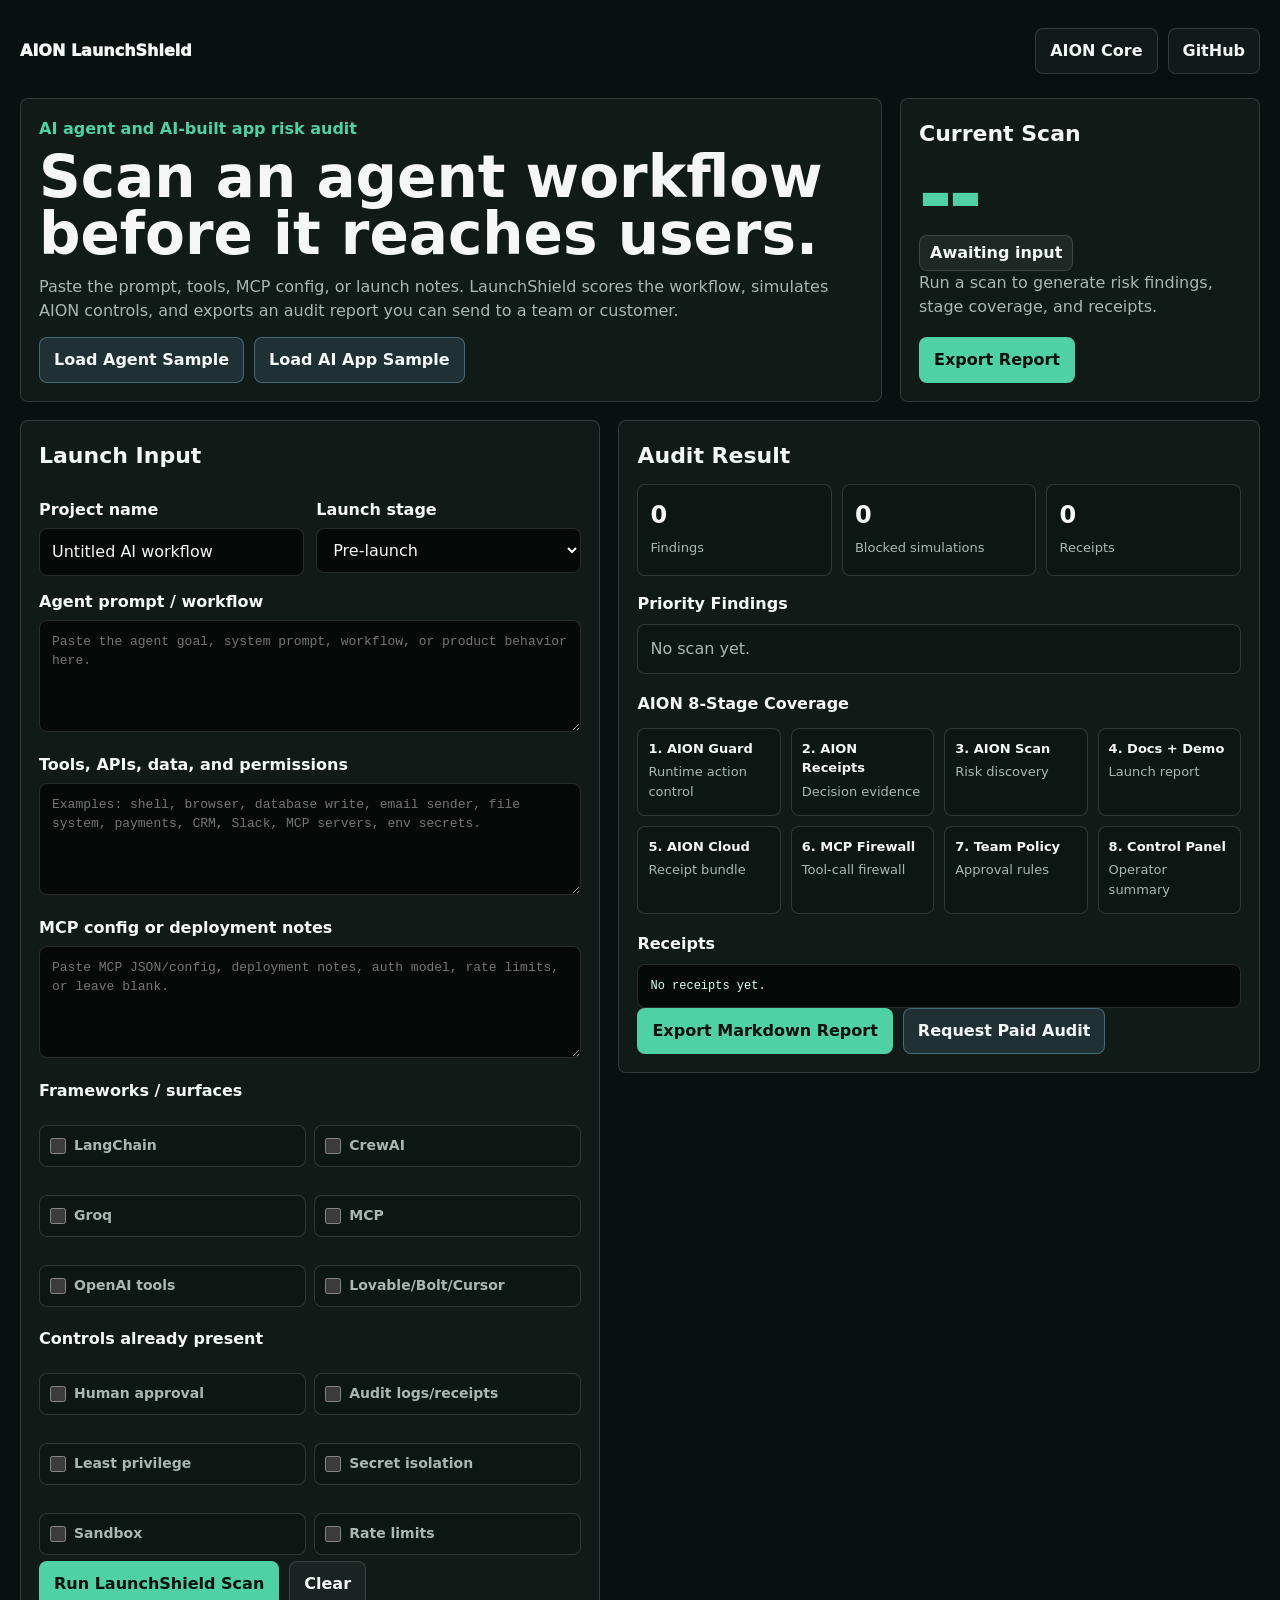
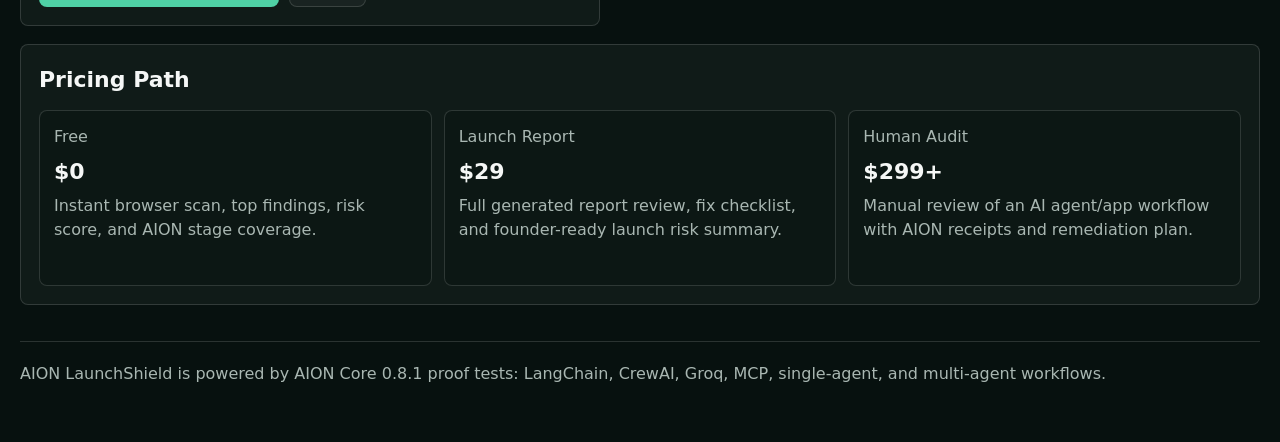
==== docs/launchshield.html @ 7d2f8386 "Add AION LaunchShield audit studio" ====
<!doctype html>
<html lang="en">
<head>
  <meta charset="utf-8">
  <meta name="viewport" content="width=device-width, initial-scale=1">
  <title>AION LaunchShield</title>
  <style>
    :root {
      color-scheme: dark;
      --bg: #07110f;
      --panel: #101b18;
      --panel-2: #0c1714;
      --line: rgba(255,255,255,.14);
      --text: #f5f7f6;
      --muted: #a9b7b2;
      --accent: #4fd1a5;
      --accent-2: #8bd3ff;
      --warn: #ffd166;
      --bad: #ff6b6b;
      --ok: #7ee787;
      --ink: #06100d;
    }
    * { box-sizing: border-box; }
    body {
      margin: 0;
      font-family: Inter, ui-sans-serif, system-ui, Segoe UI, Arial, sans-serif;
      background: var(--bg);
      color: var(--text);
      line-height: 1.5;
    }
    main { max-width: 1280px; margin: 0 auto; padding: 28px 20px 56px; }
    nav { display: flex; justify-content: space-between; gap: 16px; align-items: center; margin-bottom: 24px; }
    nav a, .button {
      color: var(--text);
      text-decoration: none;
      border: 1px solid var(--line);
      border-radius: 8px;
      padding: 10px 14px;
      background: rgba(255,255,255,.04);
      font-weight: 800;
      cursor: pointer;
    }
    button { font: inherit; }
    .button.primary, button.primary { background: var(--accent); color: var(--ink); border-color: transparent; }
    .button.secondary, button.secondary { background: rgba(139,211,255,.12); border-color: rgba(139,211,255,.35); }
    .brand { font-weight: 950; letter-spacing: 0; }
    .nav-actions, .actions { display: flex; gap: 10px; flex-wrap: wrap; align-items: center; }
    .hero {
      display: grid;
      grid-template-columns: minmax(0, 1fr) 360px;
      gap: 18px;
      align-items: stretch;
      margin-bottom: 18px;
    }
    h1 { font-size: clamp(34px, 5vw, 58px); line-height: .98; margin: 0 0 12px; }
    h2 { font-size: 22px; margin: 0 0 12px; }
    h3 { font-size: 16px; margin: 0 0 8px; }
    p { color: var(--muted); font-size: 16px; margin: 0 0 14px; }
    .pill { color: var(--accent); font-weight: 900; margin-bottom: 8px; }
    .panel {
      border: 1px solid var(--line);
      border-radius: 8px;
      background: var(--panel);
      padding: 18px;
    }
    .summary-panel {
      display: grid;
      grid-template-rows: auto 1fr auto;
      min-height: 100%;
    }
    .score {
      font-size: 72px;
      line-height: .9;
      font-weight: 950;
      color: var(--accent);
      margin: 14px 0 6px;
    }
    .grade {
      display: inline-flex;
      align-items: center;
      width: fit-content;
      min-height: 32px;
      padding: 5px 10px;
      border: 1px solid var(--line);
      border-radius: 8px;
      font-weight: 900;
      background: rgba(255,255,255,.06);
    }
    .grade.critical { color: var(--bad); border-color: rgba(255,107,107,.45); }
    .grade.caution { color: var(--warn); border-color: rgba(255,209,102,.45); }
    .grade.ready { color: var(--ok); border-color: rgba(126,231,135,.45); }
    .app {
      display: grid;
      grid-template-columns: minmax(360px, .95fr) minmax(0, 1.05fr);
      gap: 18px;
      align-items: start;
    }
    label { display: block; font-weight: 800; margin: 14px 0 6px; }
    input, select, textarea {
      width: 100%;
      border: 1px solid var(--line);
      border-radius: 8px;
      background: #050908;
      color: var(--text);
      padding: 11px 12px;
      font: inherit;
    }
    textarea {
      min-height: 112px;
      resize: vertical;
      font-family: ui-monospace, SFMono-Regular, Consolas, monospace;
      font-size: 13px;
    }
    .two { display: grid; grid-template-columns: repeat(2, 1fr); gap: 12px; }
    .checks { display: grid; grid-template-columns: repeat(2, minmax(0, 1fr)); gap: 8px; margin-top: 8px; }
    .check {
      display: flex;
      gap: 8px;
      align-items: center;
      min-height: 42px;
      border: 1px solid var(--line);
      border-radius: 8px;
      padding: 8px 10px;
      background: var(--panel-2);
      color: var(--muted);
      font-size: 14px;
      font-weight: 700;
    }
    .check input { width: 16px; height: 16px; margin: 0; }
    .result-grid { display: grid; grid-template-columns: repeat(3, 1fr); gap: 10px; margin: 12px 0 16px; }
    .metric {
      border: 1px solid var(--line);
      border-radius: 8px;
      background: var(--panel-2);
      padding: 12px;
      min-height: 92px;
    }
    .metric strong { display: block; font-size: 24px; margin-bottom: 2px; }
    .metric span { color: var(--muted); font-size: 13px; }
    .list { display: grid; gap: 10px; }
    .finding {
      border: 1px solid var(--line);
      border-radius: 8px;
      background: var(--panel-2);
      padding: 12px;
    }
    .finding strong { display: block; margin-bottom: 5px; }
    .sev {
      display: inline-block;
      min-width: 74px;
      text-align: center;
      border-radius: 8px;
      padding: 3px 8px;
      margin-right: 8px;
      font-size: 12px;
      font-weight: 900;
      color: var(--ink);
    }
    .sev.critical { background: var(--bad); }
    .sev.high { background: var(--warn); }
    .sev.medium { background: var(--accent-2); }
    .sev.low { background: var(--ok); }
    .stages {
      display: grid;
      grid-template-columns: repeat(4, 1fr);
      gap: 10px;
      margin-top: 12px;
    }
    .stage {
      border: 1px solid var(--line);
      border-radius: 8px;
      min-height: 88px;
      padding: 10px;
      background: var(--panel-2);
      color: var(--muted);
      font-size: 13px;
    }
    .stage.active { border-color: rgba(79,209,165,.45); color: var(--text); }
    .stage strong { display: block; color: var(--text); margin-bottom: 4px; }
    .receipts {
      max-height: 220px;
      overflow: auto;
      border: 1px solid var(--line);
      border-radius: 8px;
      background: #050908;
      padding: 12px;
      color: #d7fff0;
      font-family: ui-monospace, SFMono-Regular, Consolas, monospace;
      font-size: 12px;
      white-space: pre-wrap;
    }
    .pricing {
      display: grid;
      grid-template-columns: repeat(3, 1fr);
      gap: 12px;
      margin-top: 14px;
    }
    .price {
      border: 1px solid var(--line);
      border-radius: 8px;
      background: var(--panel-2);
      padding: 14px;
      min-height: 176px;
    }
    .price strong { display: block; font-size: 22px; margin: 6px 0; }
    .muted { color: var(--muted); }
    .hidden { display: none; }
    footer { margin-top: 36px; color: var(--muted); border-top: 1px solid var(--line); padding-top: 20px; }
    @media (max-width: 980px) {
      .hero, .app, .pricing { grid-template-columns: 1fr; }
      .stages { grid-template-columns: repeat(2, 1fr); }
    }
    @media (max-width: 640px) {
      main { padding: 20px 14px 40px; }
      nav { align-items: flex-start; flex-direction: column; }
      .two, .checks, .result-grid, .stages { grid-template-columns: 1fr; }
      .score { font-size: 58px; }
    }
  </style>
</head>
<body>
  <main>
    <nav>
      <div class="brand">AION LaunchShield</div>
      <div class="nav-actions">
        <a href="./index.html">AION Core</a>
        <a href="https://github.com/Sourabh1845/aion-core">GitHub</a>
      </div>
    </nav>

    <section class="hero">
      <div class="panel">
        <p class="pill">AI agent and AI-built app risk audit</p>
        <h1>Scan an agent workflow before it reaches users.</h1>
        <p>
          Paste the prompt, tools, MCP config, or launch notes. LaunchShield
          scores the workflow, simulates AION controls, and exports an audit
          report you can send to a team or customer.
        </p>
        <div class="actions">
          <button id="loadAgentSample" class="button secondary" type="button">Load Agent Sample</button>
          <button id="loadAppSample" class="button secondary" type="button">Load AI App Sample</button>
        </div>
      </div>
      <aside class="panel summary-panel">
        <div>
          <h2>Current Scan</h2>
          <div id="score" class="score">--</div>
          <div id="grade" class="grade">Awaiting input</div>
        </div>
        <p id="summary" class="muted">Run a scan to generate risk findings, stage coverage, and receipts.</p>
        <div class="actions">
          <button id="exportReportTop" class="button primary" type="button" disabled>Export Report</button>
        </div>
      </aside>
    </section>

    <section class="app">
      <form id="auditForm" class="panel">
        <h2>Launch Input</h2>
        <div class="two">
          <div>
            <label for="projectName">Project name</label>
            <input id="projectName" name="projectName" value="Untitled AI workflow" maxlength="80">
          </div>
          <div>
            <label for="launchStage">Launch stage</label>
            <select id="launchStage" name="launchStage">
              <option value="pre-launch">Pre-launch</option>
              <option value="pilot">Pilot / beta</option>
              <option value="production">Production</option>
              <option value="enterprise">Enterprise customer</option>
            </select>
          </div>
        </div>

        <label for="workflow">Agent prompt / workflow</label>
        <textarea id="workflow" name="workflow" placeholder="Paste the agent goal, system prompt, workflow, or product behavior here."></textarea>

        <label for="tools">Tools, APIs, data, and permissions</label>
        <textarea id="tools" name="tools" placeholder="Examples: shell, browser, database write, email sender, file system, payments, CRM, Slack, MCP servers, env secrets."></textarea>

        <label for="mcpConfig">MCP config or deployment notes</label>
        <textarea id="mcpConfig" name="mcpConfig" placeholder='Paste MCP JSON/config, deployment notes, auth model, rate limits, or leave blank.'></textarea>

        <label>Frameworks / surfaces</label>
        <div class="checks" id="surfaceChecks">
          <label class="check"><input type="checkbox" value="LangChain"> LangChain</label>
          <label class="check"><input type="checkbox" value="CrewAI"> CrewAI</label>
          <label class="check"><input type="checkbox" value="Groq"> Groq</label>
          <label class="check"><input type="checkbox" value="MCP"> MCP</label>
          <label class="check"><input type="checkbox" value="OpenAI"> OpenAI tools</label>
          <label class="check"><input type="checkbox" value="AI app builder"> Lovable/Bolt/Cursor</label>
        </div>

        <label>Controls already present</label>
        <div class="checks" id="controlChecks">
          <label class="check"><input type="checkbox" value="humanApproval"> Human approval</label>
          <label class="check"><input type="checkbox" value="receipts"> Audit logs/receipts</label>
          <label class="check"><input type="checkbox" value="leastPrivilege"> Least privilege</label>
          <label class="check"><input type="checkbox" value="secretIsolation"> Secret isolation</label>
          <label class="check"><input type="checkbox" value="sandbox"> Sandbox</label>
          <label class="check"><input type="checkbox" value="rateLimits"> Rate limits</label>
        </div>

        <div class="actions">
          <button class="button primary" type="submit">Run LaunchShield Scan</button>
          <button id="clearForm" class="button" type="button">Clear</button>
        </div>
      </form>

      <section class="panel" aria-live="polite">
        <h2>Audit Result</h2>
        <div class="result-grid">
          <div class="metric"><strong id="findingCount">0</strong><span>Findings</span></div>
          <div class="metric"><strong id="blockCount">0</strong><span>Blocked simulations</span></div>
          <div class="metric"><strong id="receiptCount">0</strong><span>Receipts</span></div>
        </div>

        <h3>Priority Findings</h3>
        <div id="findings" class="list">
          <div class="finding muted">No scan yet.</div>
        </div>

        <h3 style="margin-top:18px;">AION 8-Stage Coverage</h3>
        <div id="stages" class="stages"></div>

        <h3 style="margin-top:18px;">Receipts</h3>
        <div id="receipts" class="receipts">No receipts yet.</div>

        <div class="actions">
          <button id="exportReport" class="button primary" type="button" disabled>Export Markdown Report</button>
          <a id="auditRequest" class="button secondary" href="https://github.com/Sourabh1845/aion-core/issues/new?title=AION%20LaunchShield%20audit%20request" target="_blank" rel="noopener">Request Paid Audit</a>
        </div>
      </section>
    </section>

    <section class="panel" style="margin-top:18px;">
      <h2>Pricing Path</h2>
      <div class="pricing">
        <div class="price">
          <span class="muted">Free</span>
          <strong>$0</strong>
          <p>Instant browser scan, top findings, risk score, and AION stage coverage.</p>
        </div>
        <div class="price">
          <span class="muted">Launch Report</span>
          <strong>$29</strong>
          <p>Full generated report review, fix checklist, and founder-ready launch risk summary.</p>
        </div>
        <div class="price">
          <span class="muted">Human Audit</span>
          <strong>$299+</strong>
          <p>Manual review of an AI agent/app workflow with AION receipts and remediation plan.</p>
        </div>
      </div>
    </section>

    <footer>
      AION LaunchShield is powered by AION Core 0.8.1 proof tests: LangChain, CrewAI, Groq, MCP, single-agent, and multi-agent workflows.
    </footer>
  </main>

  <script src="./launchshield.js"></script>
</body>
</html>
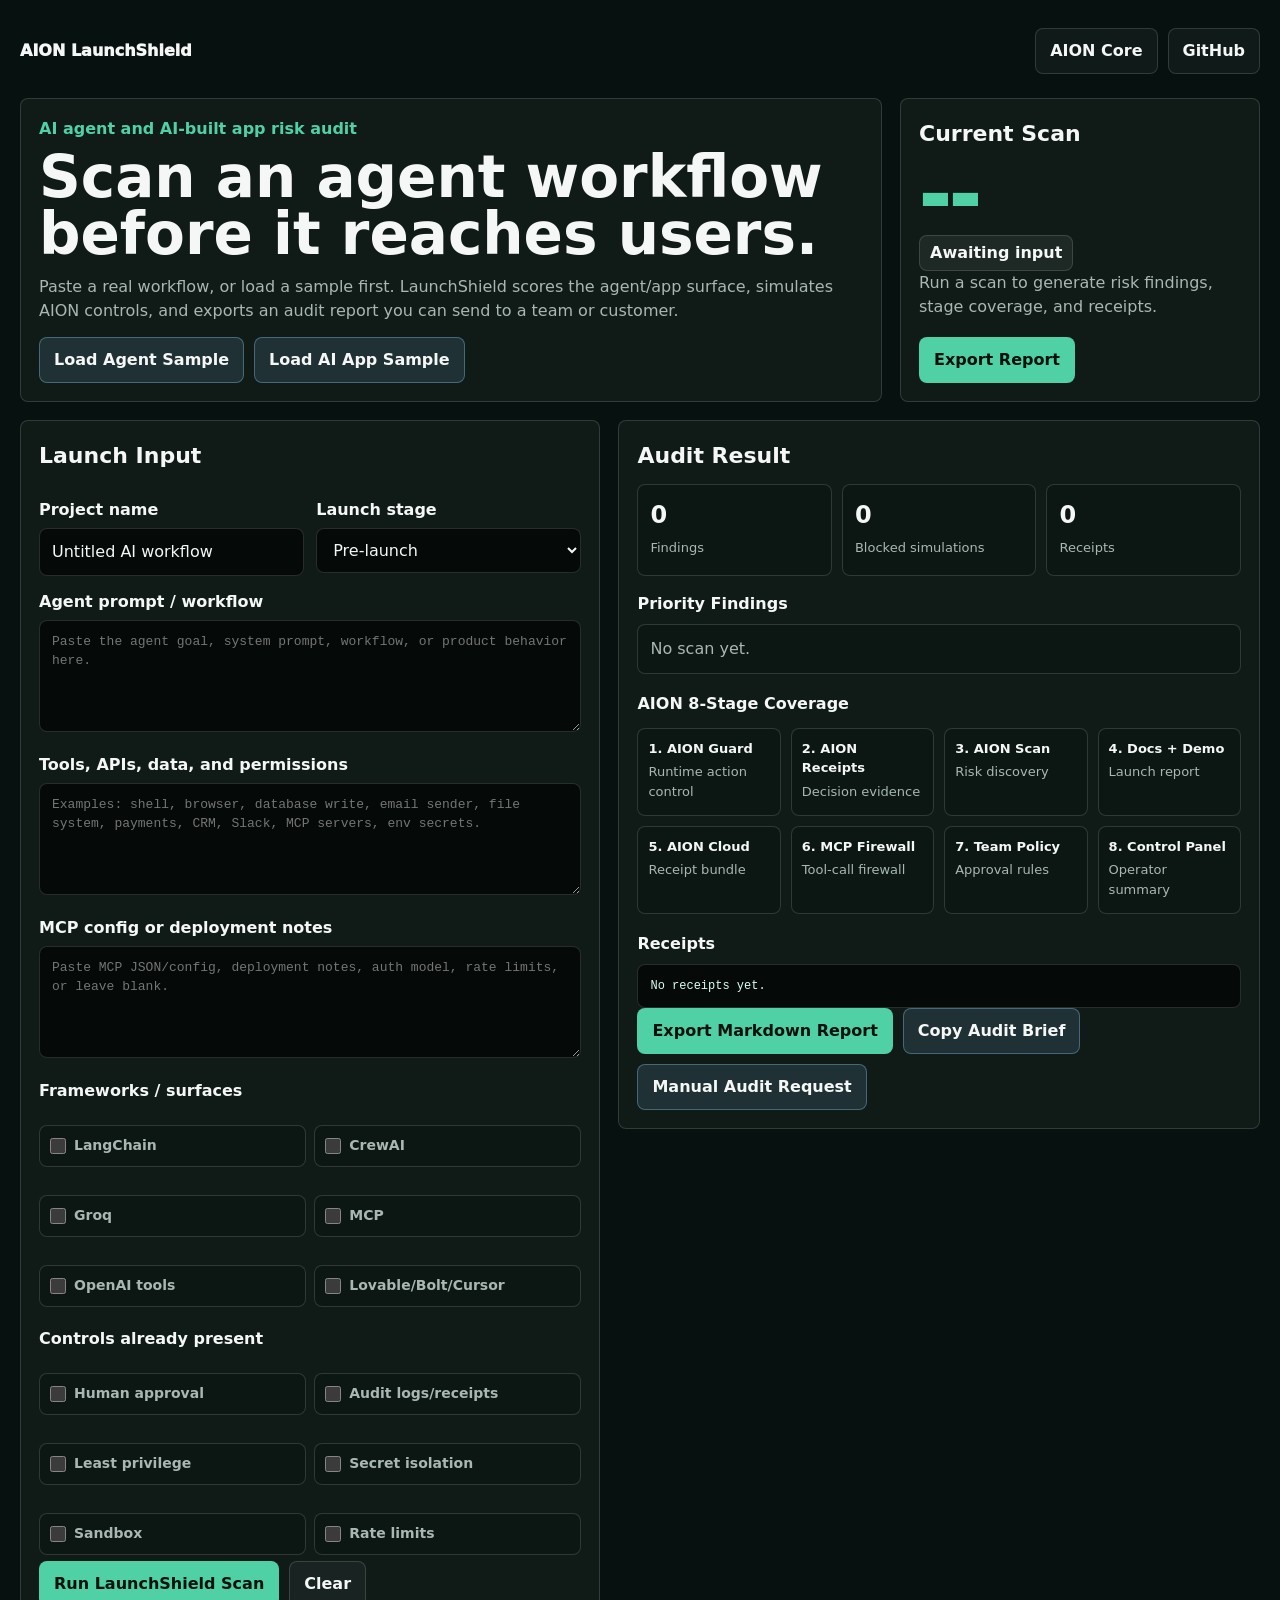
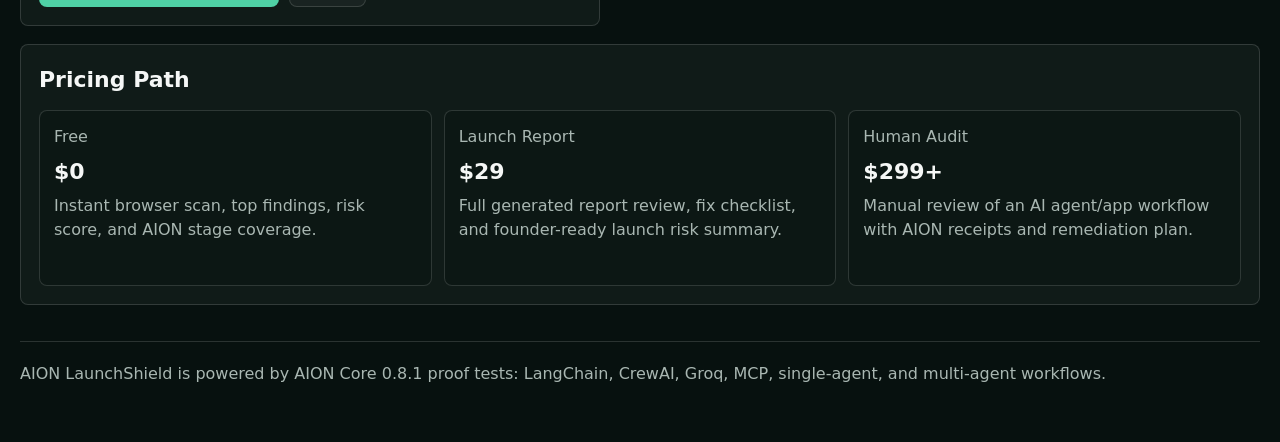
==== commit 7b1e8e64: "Clarify LaunchShield empty scan and audit CTA" ====
--- a/docs/launchshield.html
+++ b/docs/launchshield.html
@@ -89,6 +89,7 @@
     .grade.critical { color: var(--bad); border-color: rgba(255,107,107,.45); }
     .grade.caution { color: var(--warn); border-color: rgba(255,209,102,.45); }
     .grade.ready { color: var(--ok); border-color: rgba(126,231,135,.45); }
+    .grade.input { color: var(--accent-2); border-color: rgba(139,211,255,.45); }
     .app {
       display: grid;
       grid-template-columns: minmax(360px, .95fr) minmax(0, 1.05fr);
@@ -233,8 +234,8 @@
         <p class="pill">AI agent and AI-built app risk audit</p>
         <h1>Scan an agent workflow before it reaches users.</h1>
         <p>
-          Paste the prompt, tools, MCP config, or launch notes. LaunchShield
-          scores the workflow, simulates AION controls, and exports an audit
+          Paste a real workflow, or load a sample first. LaunchShield scores
+          the agent/app surface, simulates AION controls, and exports an audit
           report you can send to a team or customer.
         </p>
         <div class="actions">
@@ -330,7 +331,8 @@
 
         <div class="actions">
           <button id="exportReport" class="button primary" type="button" disabled>Export Markdown Report</button>
-          <a id="auditRequest" class="button secondary" href="https://github.com/Sourabh1845/aion-core/issues/new?title=AION%20LaunchShield%20audit%20request" target="_blank" rel="noopener">Request Paid Audit</a>
+          <button id="copyBrief" class="button secondary" type="button" disabled>Copy Audit Brief</button>
+          <a id="auditRequest" class="button secondary" href="https://github.com/Sourabh1845/aion-core/issues/new?title=AION%20LaunchShield%20manual%20audit%20request" target="_blank" rel="noopener">Manual Audit Request</a>
         </div>
       </section>
     </section>
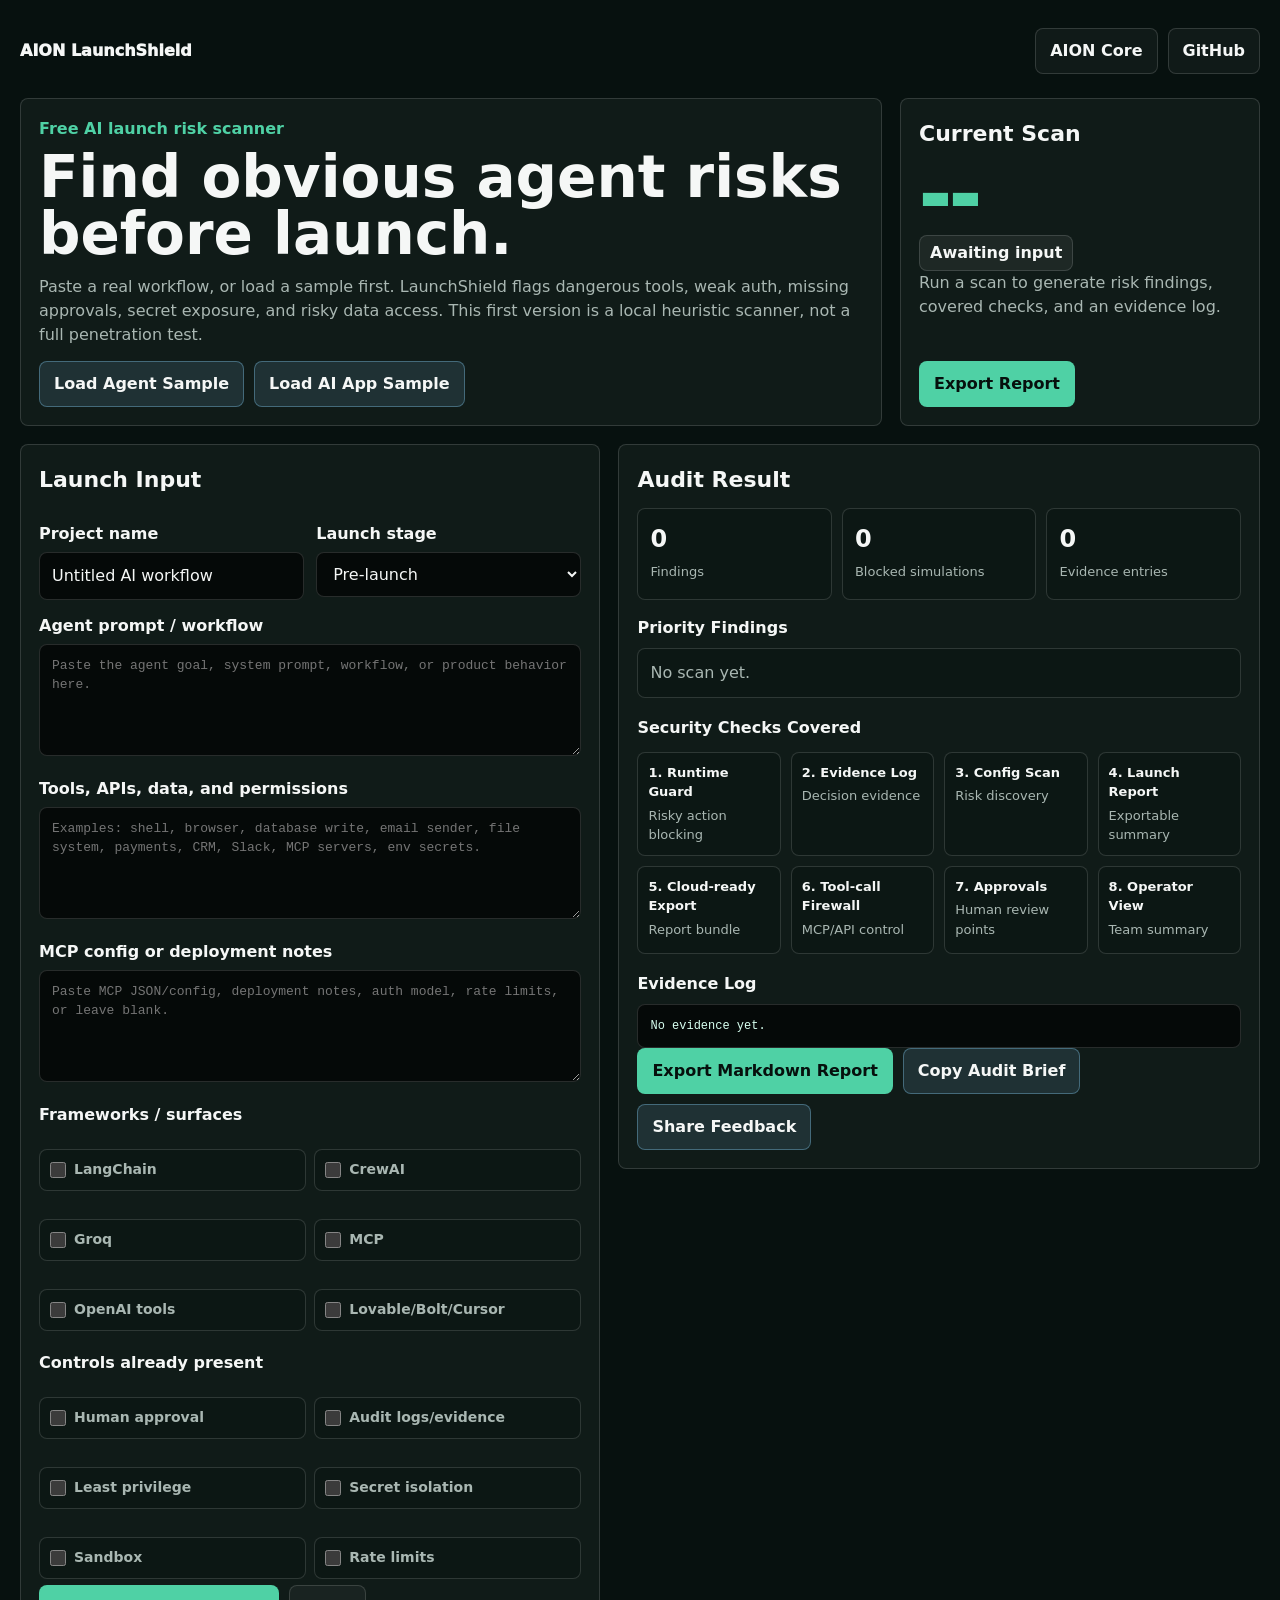
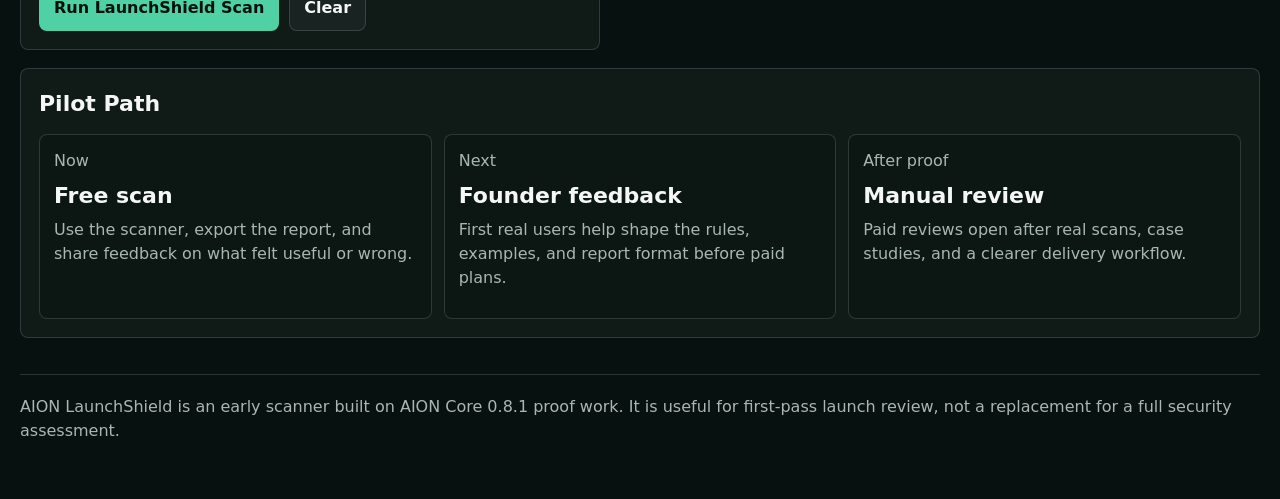
==== commit 1d948f2a: "Clarify LaunchShield pilot scanner" ====
--- a/docs/launchshield.html
+++ b/docs/launchshield.html
@@ -231,12 +231,13 @@
 
     <section class="hero">
       <div class="panel">
-        <p class="pill">AI agent and AI-built app risk audit</p>
-        <h1>Scan an agent workflow before it reaches users.</h1>
+        <p class="pill">Free AI launch risk scanner</p>
+        <h1>Find obvious agent risks before launch.</h1>
         <p>
-          Paste a real workflow, or load a sample first. LaunchShield scores
-          the agent/app surface, simulates AION controls, and exports an audit
-          report you can send to a team or customer.
+          Paste a real workflow, or load a sample first. LaunchShield flags
+          dangerous tools, weak auth, missing approvals, secret exposure, and
+          risky data access. This first version is a local heuristic scanner,
+          not a full penetration test.
         </p>
         <div class="actions">
           <button id="loadAgentSample" class="button secondary" type="button">Load Agent Sample</button>
@@ -249,7 +250,7 @@
           <div id="score" class="score">--</div>
           <div id="grade" class="grade">Awaiting input</div>
         </div>
-        <p id="summary" class="muted">Run a scan to generate risk findings, stage coverage, and receipts.</p>
+        <p id="summary" class="muted">Run a scan to generate risk findings, covered checks, and an evidence log.</p>
         <div class="actions">
           <button id="exportReportTop" class="button primary" type="button" disabled>Export Report</button>
         </div>
@@ -297,7 +298,7 @@
         <label>Controls already present</label>
         <div class="checks" id="controlChecks">
           <label class="check"><input type="checkbox" value="humanApproval"> Human approval</label>
-          <label class="check"><input type="checkbox" value="receipts"> Audit logs/receipts</label>
+          <label class="check"><input type="checkbox" value="receipts"> Audit logs/evidence</label>
           <label class="check"><input type="checkbox" value="leastPrivilege"> Least privilege</label>
           <label class="check"><input type="checkbox" value="secretIsolation"> Secret isolation</label>
           <label class="check"><input type="checkbox" value="sandbox"> Sandbox</label>
@@ -315,7 +316,7 @@
         <div class="result-grid">
           <div class="metric"><strong id="findingCount">0</strong><span>Findings</span></div>
           <div class="metric"><strong id="blockCount">0</strong><span>Blocked simulations</span></div>
-          <div class="metric"><strong id="receiptCount">0</strong><span>Receipts</span></div>
+          <div class="metric"><strong id="receiptCount">0</strong><span>Evidence entries</span></div>
         </div>
 
         <h3>Priority Findings</h3>
@@ -323,43 +324,43 @@
           <div class="finding muted">No scan yet.</div>
         </div>
 
-        <h3 style="margin-top:18px;">AION 8-Stage Coverage</h3>
+        <h3 style="margin-top:18px;">Security Checks Covered</h3>
         <div id="stages" class="stages"></div>
 
-        <h3 style="margin-top:18px;">Receipts</h3>
-        <div id="receipts" class="receipts">No receipts yet.</div>
+        <h3 style="margin-top:18px;">Evidence Log</h3>
+        <div id="receipts" class="receipts">No evidence yet.</div>
 
         <div class="actions">
           <button id="exportReport" class="button primary" type="button" disabled>Export Markdown Report</button>
           <button id="copyBrief" class="button secondary" type="button" disabled>Copy Audit Brief</button>
-          <a id="auditRequest" class="button secondary" href="https://github.com/Sourabh1845/aion-core/issues/new?title=AION%20LaunchShield%20manual%20audit%20request" target="_blank" rel="noopener">Manual Audit Request</a>
+          <a id="auditRequest" class="button secondary" href="https://github.com/Sourabh1845/aion-core/issues/new?title=AION%20LaunchShield%20feedback" target="_blank" rel="noopener">Share Feedback</a>
         </div>
       </section>
     </section>
 
     <section class="panel" style="margin-top:18px;">
-      <h2>Pricing Path</h2>
+      <h2>Pilot Path</h2>
       <div class="pricing">
         <div class="price">
-          <span class="muted">Free</span>
-          <strong>$0</strong>
-          <p>Instant browser scan, top findings, risk score, and AION stage coverage.</p>
+          <span class="muted">Now</span>
+          <strong>Free scan</strong>
+          <p>Use the scanner, export the report, and share feedback on what felt useful or wrong.</p>
         </div>
         <div class="price">
-          <span class="muted">Launch Report</span>
-          <strong>$29</strong>
-          <p>Full generated report review, fix checklist, and founder-ready launch risk summary.</p>
+          <span class="muted">Next</span>
+          <strong>Founder feedback</strong>
+          <p>First real users help shape the rules, examples, and report format before paid plans.</p>
         </div>
         <div class="price">
-          <span class="muted">Human Audit</span>
-          <strong>$299+</strong>
-          <p>Manual review of an AI agent/app workflow with AION receipts and remediation plan.</p>
+          <span class="muted">After proof</span>
+          <strong>Manual review</strong>
+          <p>Paid reviews open after real scans, case studies, and a clearer delivery workflow.</p>
         </div>
       </div>
     </section>
 
     <footer>
-      AION LaunchShield is powered by AION Core 0.8.1 proof tests: LangChain, CrewAI, Groq, MCP, single-agent, and multi-agent workflows.
+      AION LaunchShield is an early scanner built on AION Core 0.8.1 proof work. It is useful for first-pass launch review, not a replacement for a full security assessment.
     </footer>
   </main>
 
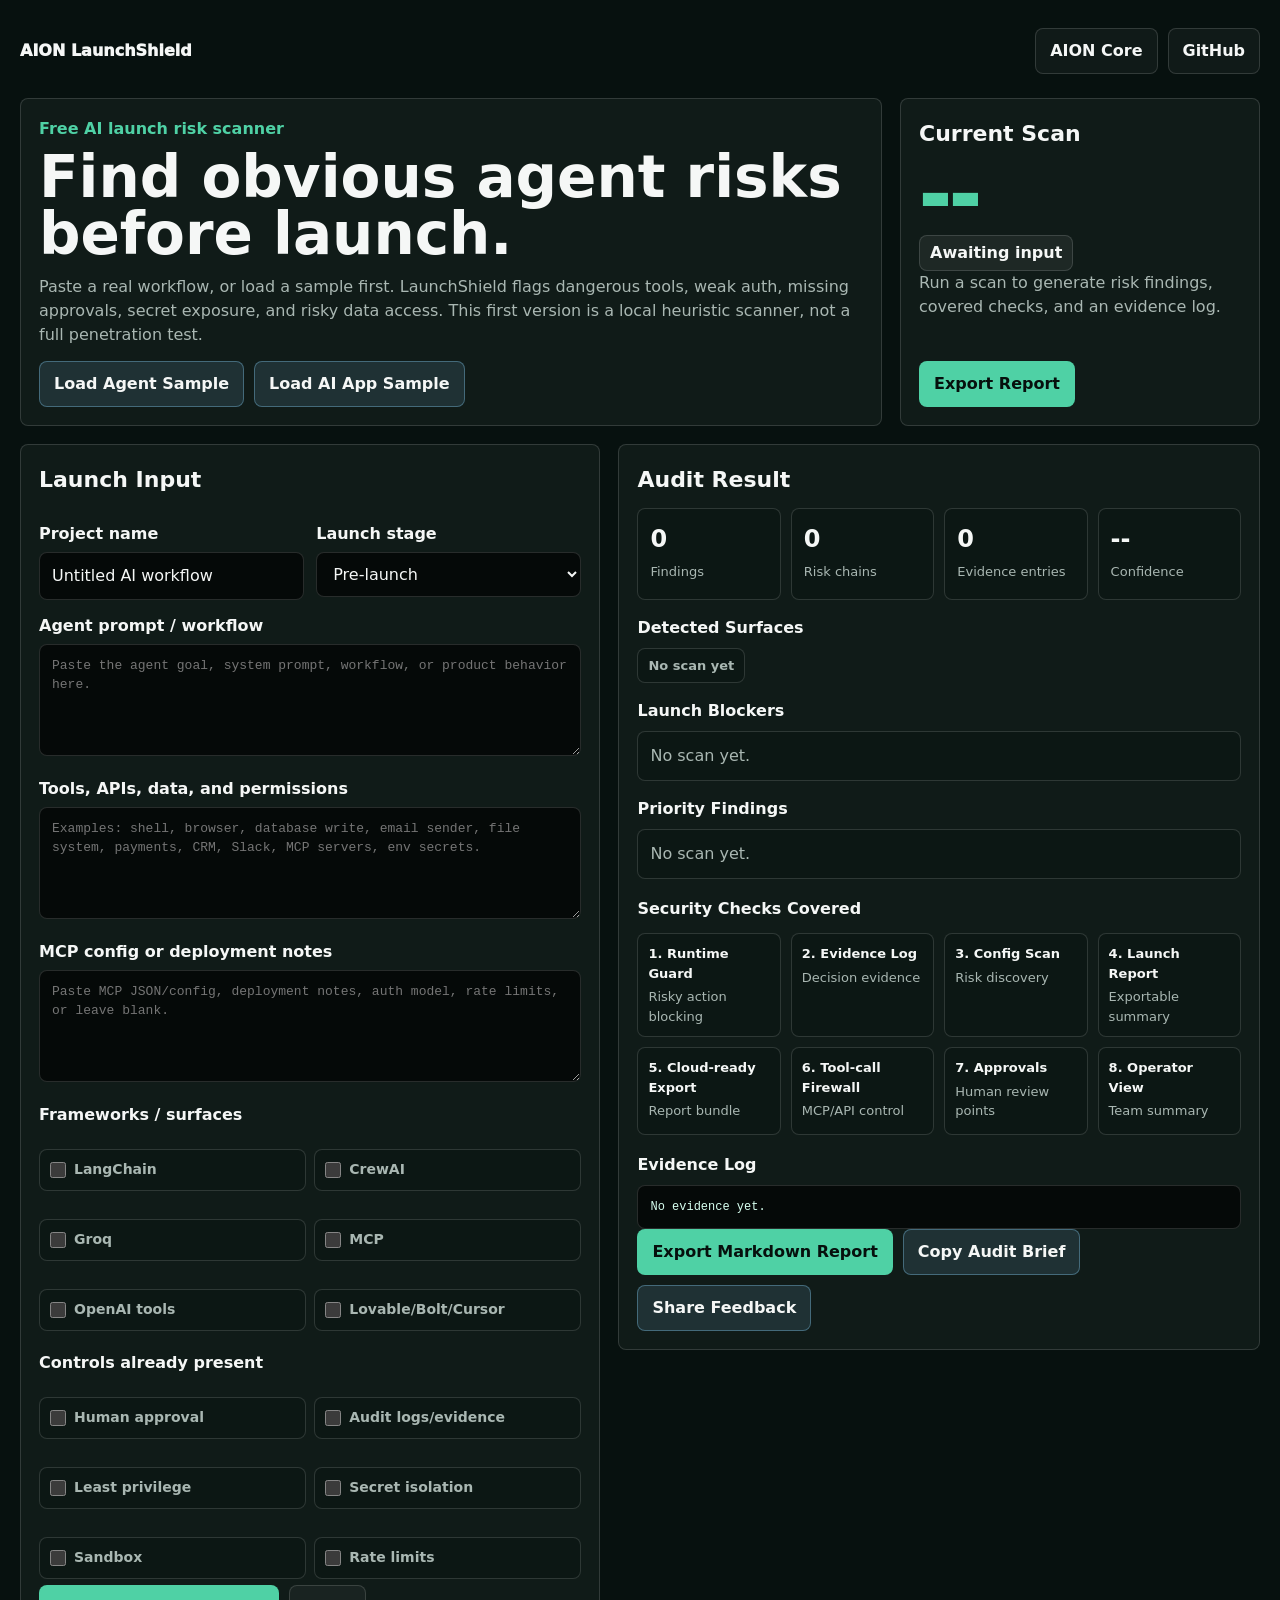
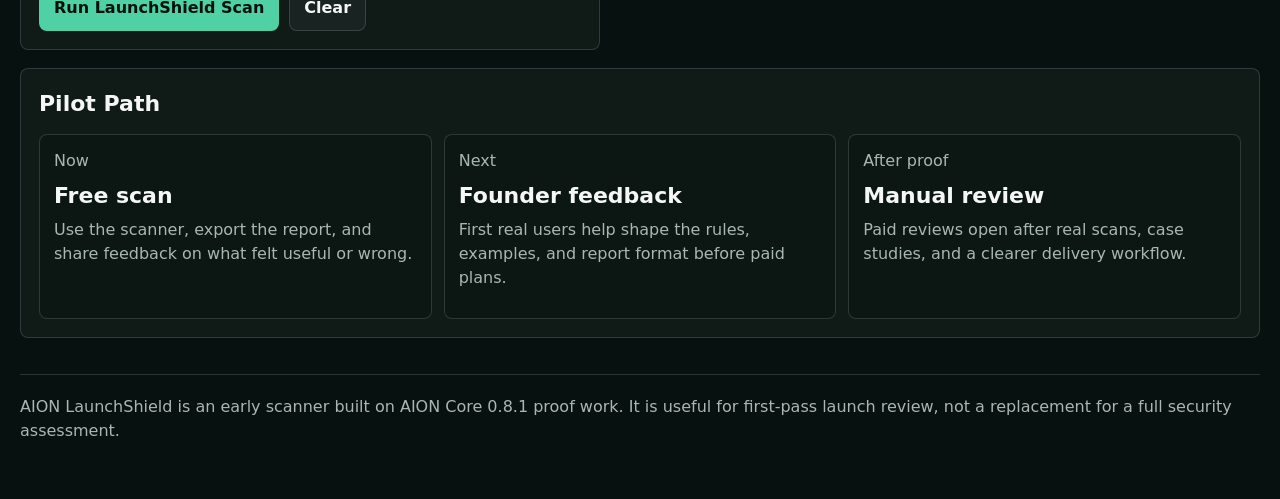
==== commit b3e5e41c: "Strengthen LaunchShield scanner checks" ====
--- a/docs/launchshield.html
+++ b/docs/launchshield.html
@@ -128,7 +128,7 @@
       font-weight: 700;
     }
     .check input { width: 16px; height: 16px; margin: 0; }
-    .result-grid { display: grid; grid-template-columns: repeat(3, 1fr); gap: 10px; margin: 12px 0 16px; }
+    .result-grid { display: grid; grid-template-columns: repeat(4, 1fr); gap: 10px; margin: 12px 0 16px; }
     .metric {
       border: 1px solid var(--line);
       border-radius: 8px;
@@ -139,12 +139,24 @@
     .metric strong { display: block; font-size: 24px; margin-bottom: 2px; }
     .metric span { color: var(--muted); font-size: 13px; }
     .list { display: grid; gap: 10px; }
+    .chips { display: flex; flex-wrap: wrap; gap: 8px; margin-bottom: 16px; }
+    .chip {
+      border: 1px solid var(--line);
+      border-radius: 8px;
+      background: var(--panel-2);
+      color: var(--muted);
+      padding: 7px 10px;
+      font-size: 13px;
+      font-weight: 800;
+    }
+    .chip.hot { color: var(--text); border-color: rgba(255,209,102,.45); }
     .finding {
       border: 1px solid var(--line);
       border-radius: 8px;
       background: var(--panel-2);
       padding: 12px;
     }
+    .finding.blocker { border-color: rgba(255,107,107,.55); }
     .finding strong { display: block; margin-bottom: 5px; }
     .sev {
       display: inline-block;
@@ -315,8 +327,19 @@
         <h2>Audit Result</h2>
         <div class="result-grid">
           <div class="metric"><strong id="findingCount">0</strong><span>Findings</span></div>
-          <div class="metric"><strong id="blockCount">0</strong><span>Blocked simulations</span></div>
+          <div class="metric"><strong id="comboCount">0</strong><span>Risk chains</span></div>
           <div class="metric"><strong id="receiptCount">0</strong><span>Evidence entries</span></div>
+          <div class="metric"><strong id="confidence">--</strong><span>Confidence</span></div>
+        </div>
+
+        <h3>Detected Surfaces</h3>
+        <div id="detectedSurfaces" class="chips">
+          <span class="chip">No scan yet</span>
+        </div>
+
+        <h3>Launch Blockers</h3>
+        <div id="launchBlockers" class="list" style="margin-bottom:16px;">
+          <div class="finding muted">No scan yet.</div>
         </div>
 
         <h3>Priority Findings</h3>
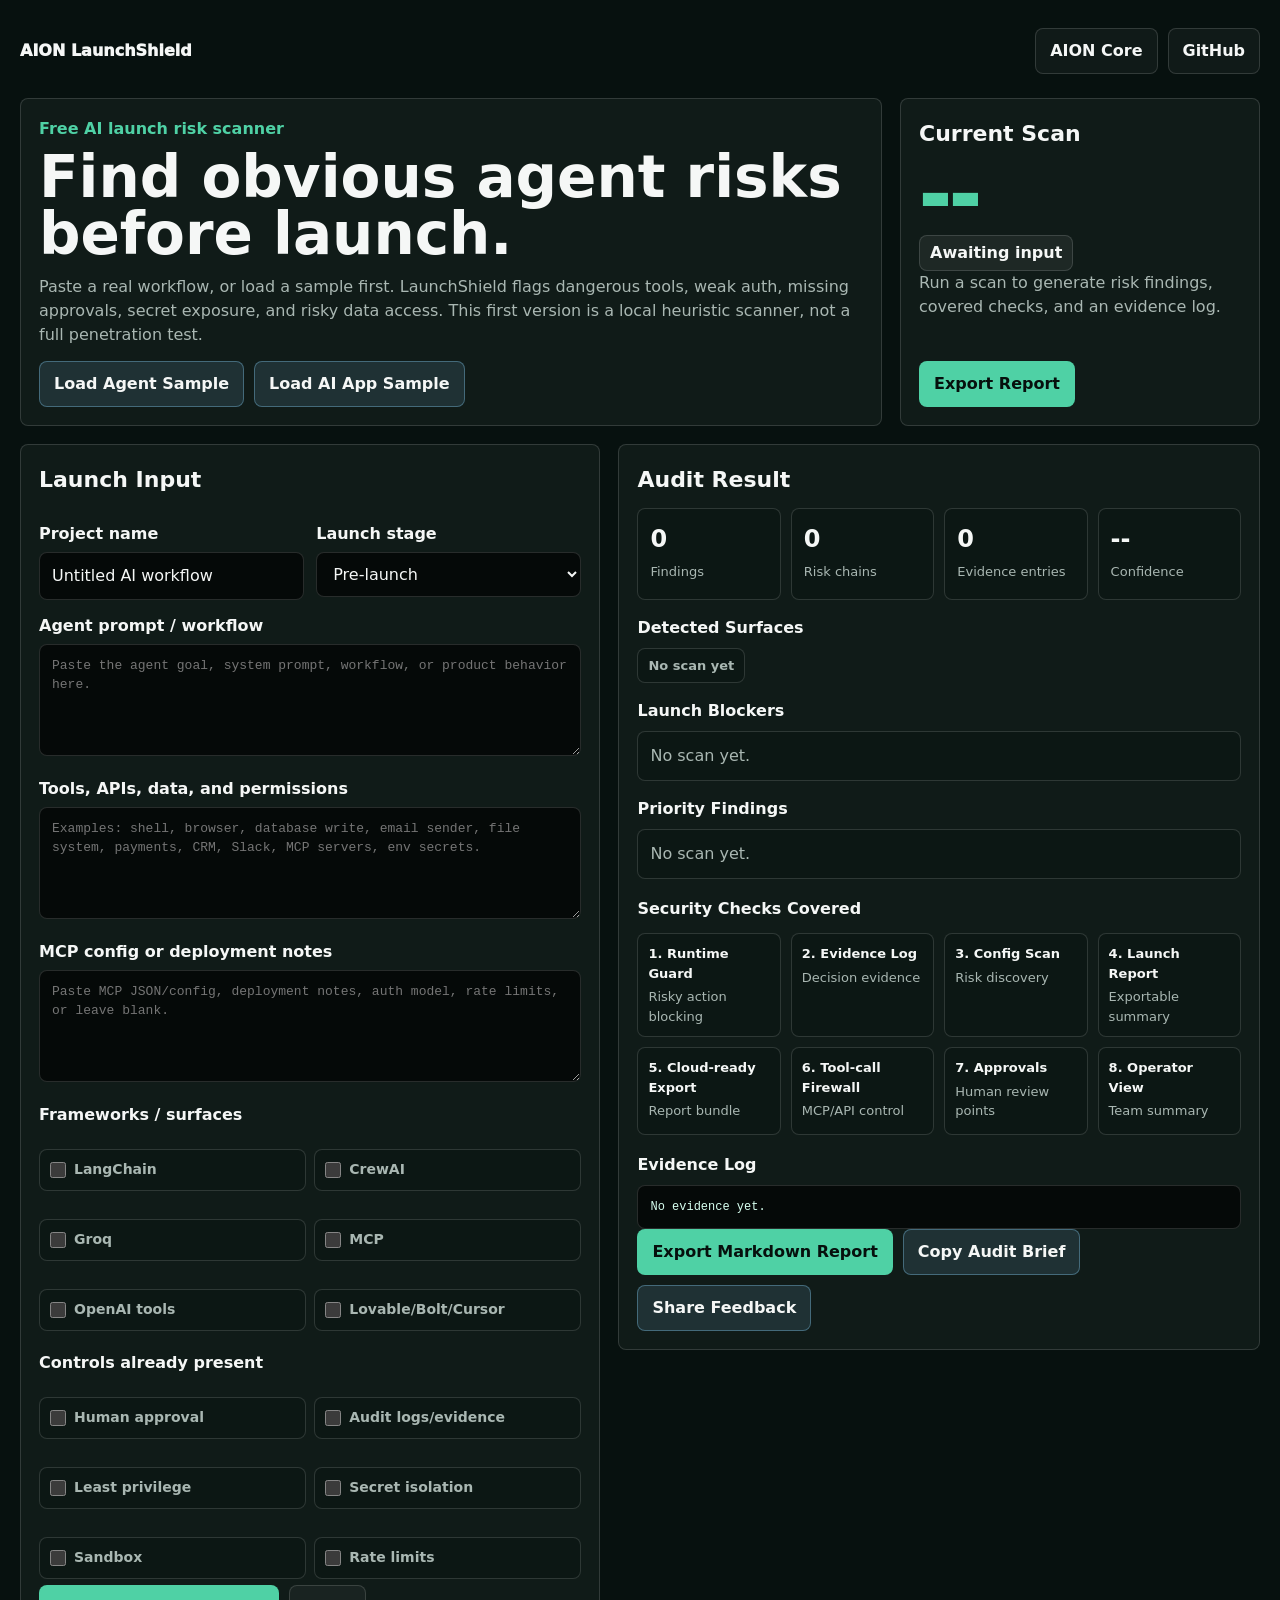
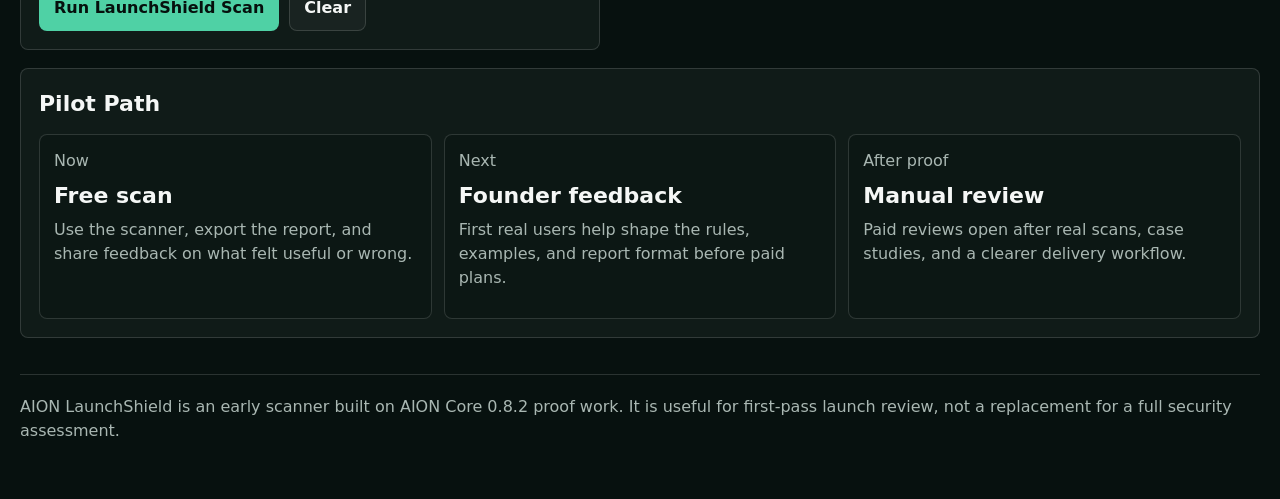
==== commit 8a665cee: "Add LaunchShield CLI scanner" ====
--- a/docs/launchshield.html
+++ b/docs/launchshield.html
@@ -383,7 +383,7 @@
     </section>
 
     <footer>
-      AION LaunchShield is an early scanner built on AION Core 0.8.1 proof work. It is useful for first-pass launch review, not a replacement for a full security assessment.
+      AION LaunchShield is an early scanner built on AION Core 0.8.2 proof work. It is useful for first-pass launch review, not a replacement for a full security assessment.
     </footer>
   </main>
 
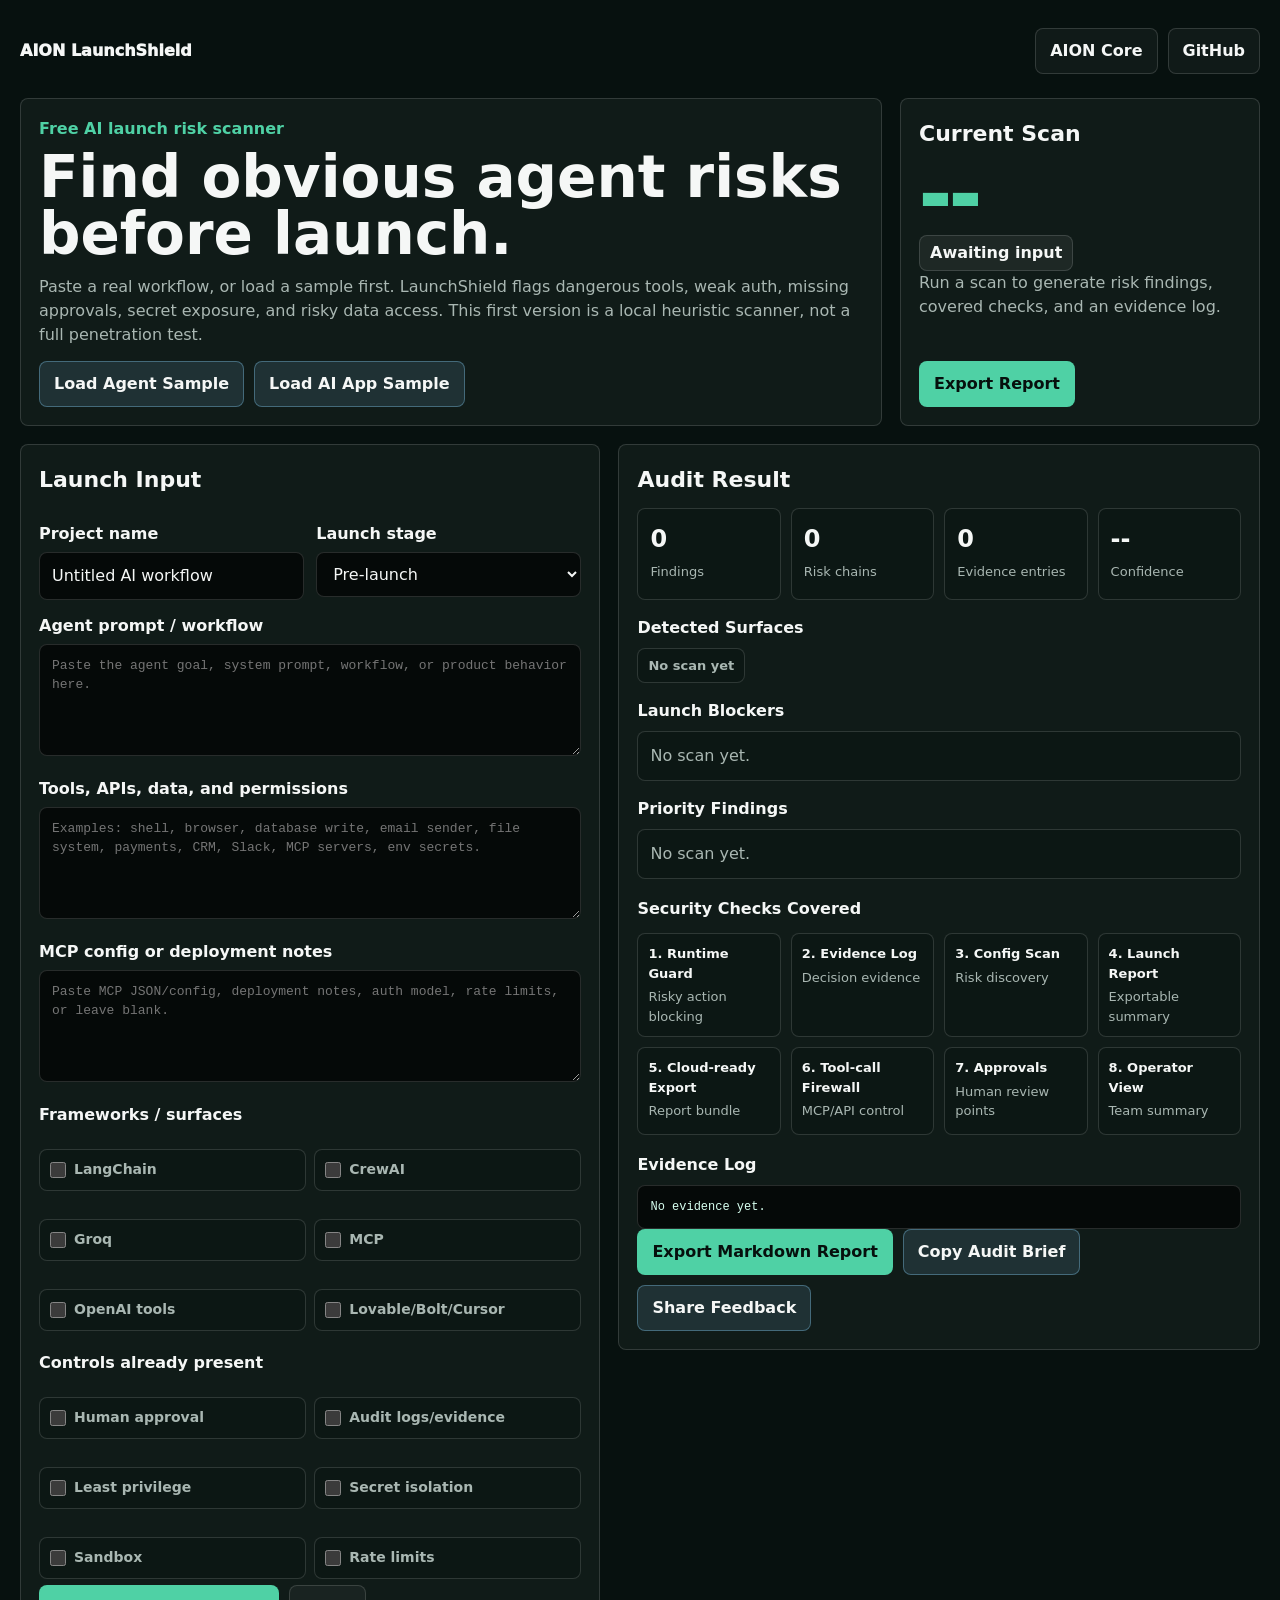
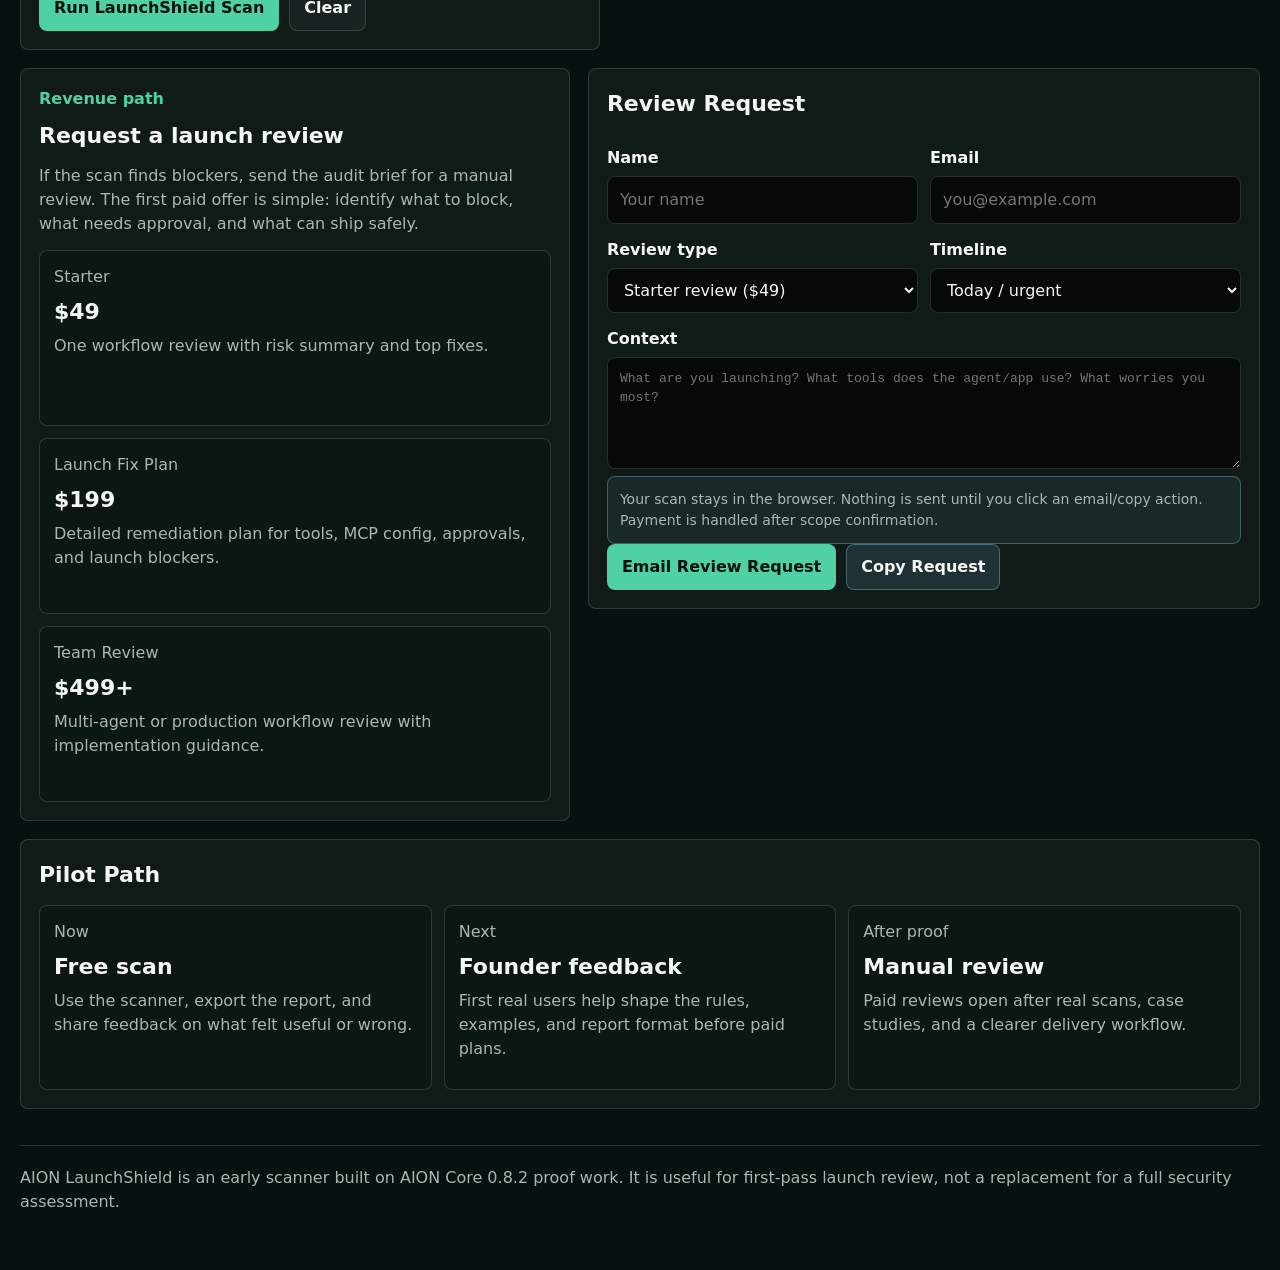
==== commit 26b81312: "Add LaunchShield revenue request flow" ====
--- a/docs/launchshield.html
+++ b/docs/launchshield.html
@@ -216,11 +216,26 @@
       min-height: 176px;
     }
     .price strong { display: block; font-size: 22px; margin: 6px 0; }
+    .lead-box {
+      display: grid;
+      grid-template-columns: minmax(0, .9fr) minmax(320px, 1.1fr);
+      gap: 18px;
+      align-items: start;
+      margin-top: 18px;
+    }
+    .notice {
+      border: 1px solid rgba(139,211,255,.3);
+      border-radius: 8px;
+      background: rgba(139,211,255,.08);
+      padding: 12px;
+      color: var(--muted);
+      font-size: 14px;
+    }
     .muted { color: var(--muted); }
     .hidden { display: none; }
     footer { margin-top: 36px; color: var(--muted); border-top: 1px solid var(--line); padding-top: 20px; }
     @media (max-width: 980px) {
-      .hero, .app, .pricing { grid-template-columns: 1fr; }
+      .hero, .app, .pricing, .lead-box { grid-template-columns: 1fr; }
       .stages { grid-template-columns: repeat(2, 1fr); }
     }
     @media (max-width: 640px) {
@@ -361,6 +376,78 @@
       </section>
     </section>
 
+    <section class="lead-box">
+      <div class="panel">
+        <p class="pill">Revenue path</p>
+        <h2>Request a launch review</h2>
+        <p>
+          If the scan finds blockers, send the audit brief for a manual review.
+          The first paid offer is simple: identify what to block, what needs
+          approval, and what can ship safely.
+        </p>
+        <div class="pricing" style="grid-template-columns: 1fr; margin-top:12px;">
+          <div class="price">
+            <span class="muted">Starter</span>
+            <strong>$49</strong>
+            <p>One workflow review with risk summary and top fixes.</p>
+          </div>
+          <div class="price">
+            <span class="muted">Launch Fix Plan</span>
+            <strong>$199</strong>
+            <p>Detailed remediation plan for tools, MCP config, approvals, and launch blockers.</p>
+          </div>
+          <div class="price">
+            <span class="muted">Team Review</span>
+            <strong>$499+</strong>
+            <p>Multi-agent or production workflow review with implementation guidance.</p>
+          </div>
+        </div>
+      </div>
+
+      <form id="reviewForm" class="panel">
+        <h2>Review Request</h2>
+        <div class="two">
+          <div>
+            <label for="leadName">Name</label>
+            <input id="leadName" name="leadName" autocomplete="name" placeholder="Your name">
+          </div>
+          <div>
+            <label for="leadEmail">Email</label>
+            <input id="leadEmail" name="leadEmail" type="email" autocomplete="email" placeholder="you@example.com">
+          </div>
+        </div>
+        <div class="two">
+          <div>
+            <label for="reviewPackage">Review type</label>
+            <select id="reviewPackage" name="reviewPackage">
+              <option value="Starter review ($49)">Starter review ($49)</option>
+              <option value="Launch Fix Plan ($199)">Launch Fix Plan ($199)</option>
+              <option value="Team Review ($499+)">Team Review ($499+)</option>
+            </select>
+          </div>
+          <div>
+            <label for="timeline">Timeline</label>
+            <select id="timeline" name="timeline">
+              <option value="Today / urgent">Today / urgent</option>
+              <option value="This week">This week</option>
+              <option value="Before launch">Before launch</option>
+              <option value="Exploring">Exploring</option>
+            </select>
+          </div>
+        </div>
+        <label for="reviewNotes">Context</label>
+        <textarea id="reviewNotes" name="reviewNotes" placeholder="What are you launching? What tools does the agent/app use? What worries you most?"></textarea>
+        <div class="notice">
+          Your scan stays in the browser. Nothing is sent until you click an email/copy action.
+          Payment is handled after scope confirmation.
+        </div>
+        <div class="actions">
+          <a id="emailReviewRequest" class="button primary" href="mailto:sourabhranjansahoo@gmail.com">Email Review Request</a>
+          <button id="copyReviewRequest" class="button secondary" type="button">Copy Request</button>
+        </div>
+      </form>
+    </section>
+
     <section class="panel" style="margin-top:18px;">
       <h2>Pilot Path</h2>
       <div class="pricing">
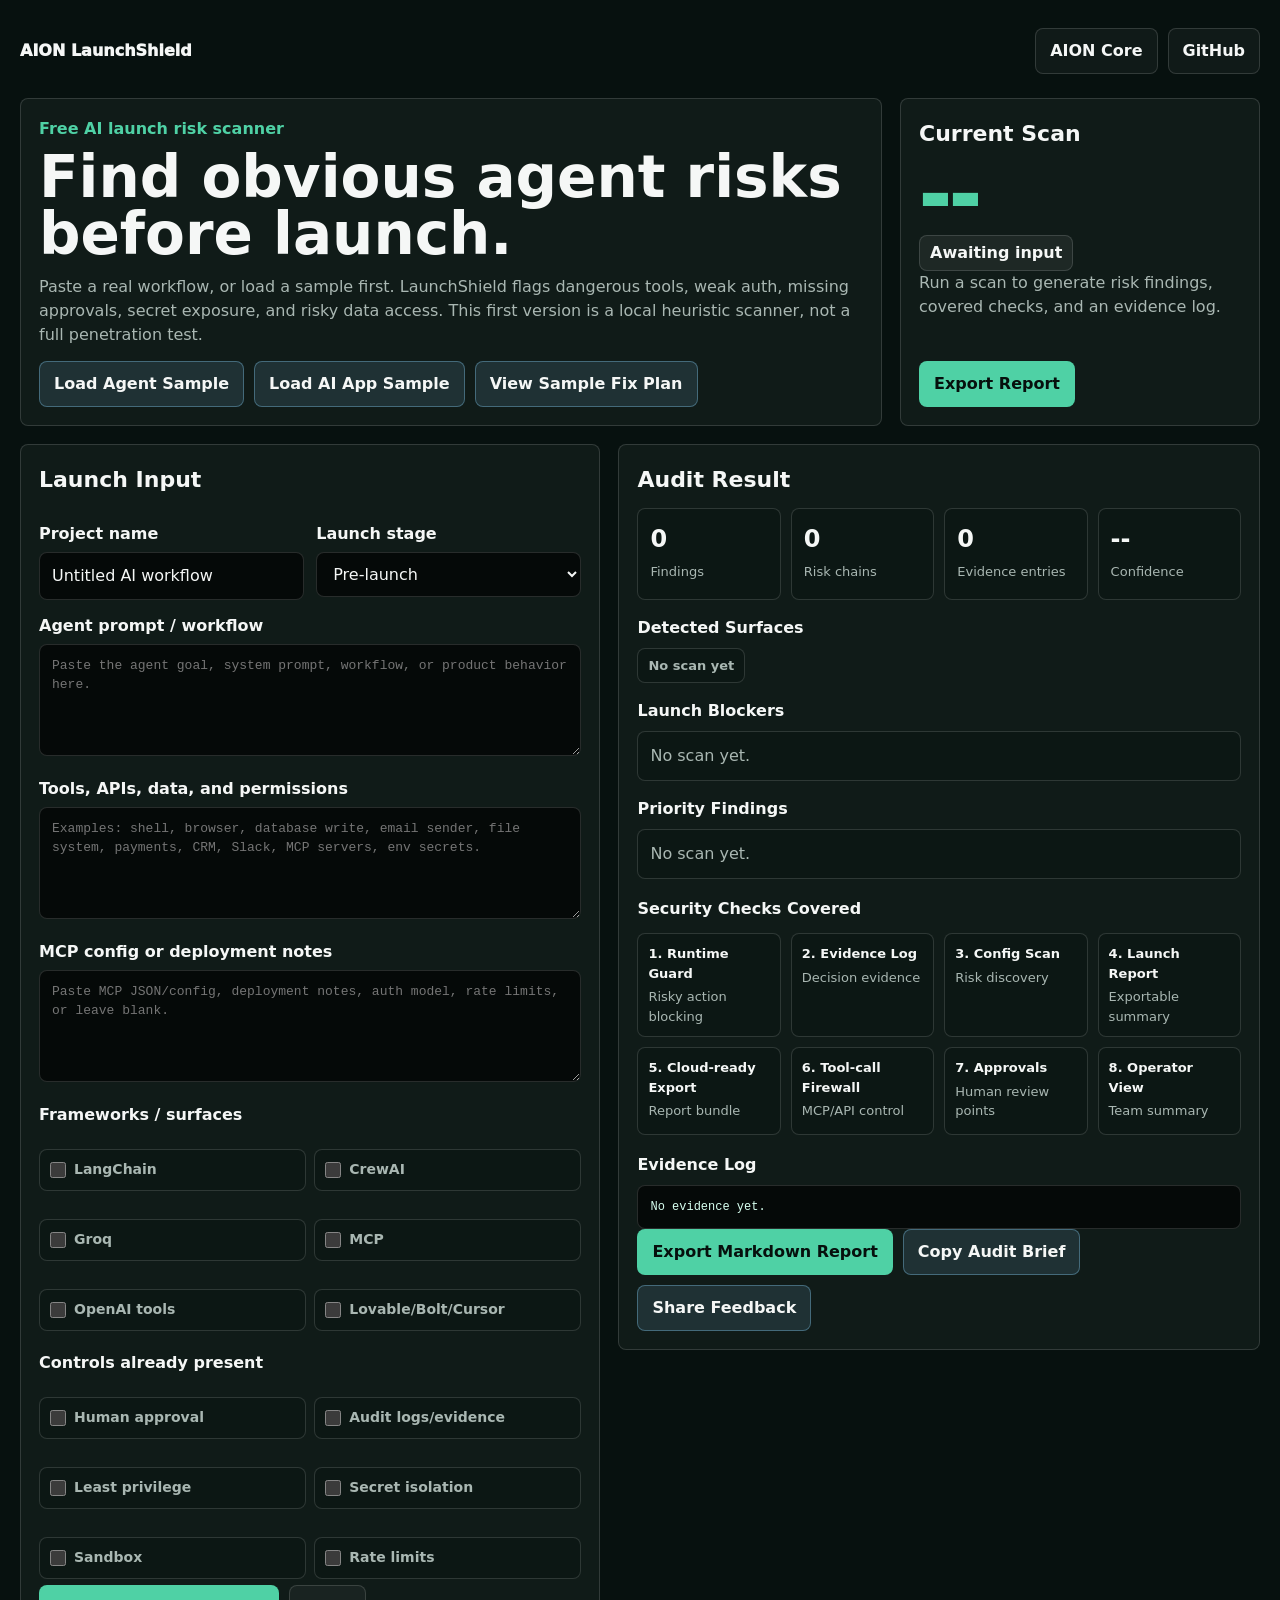
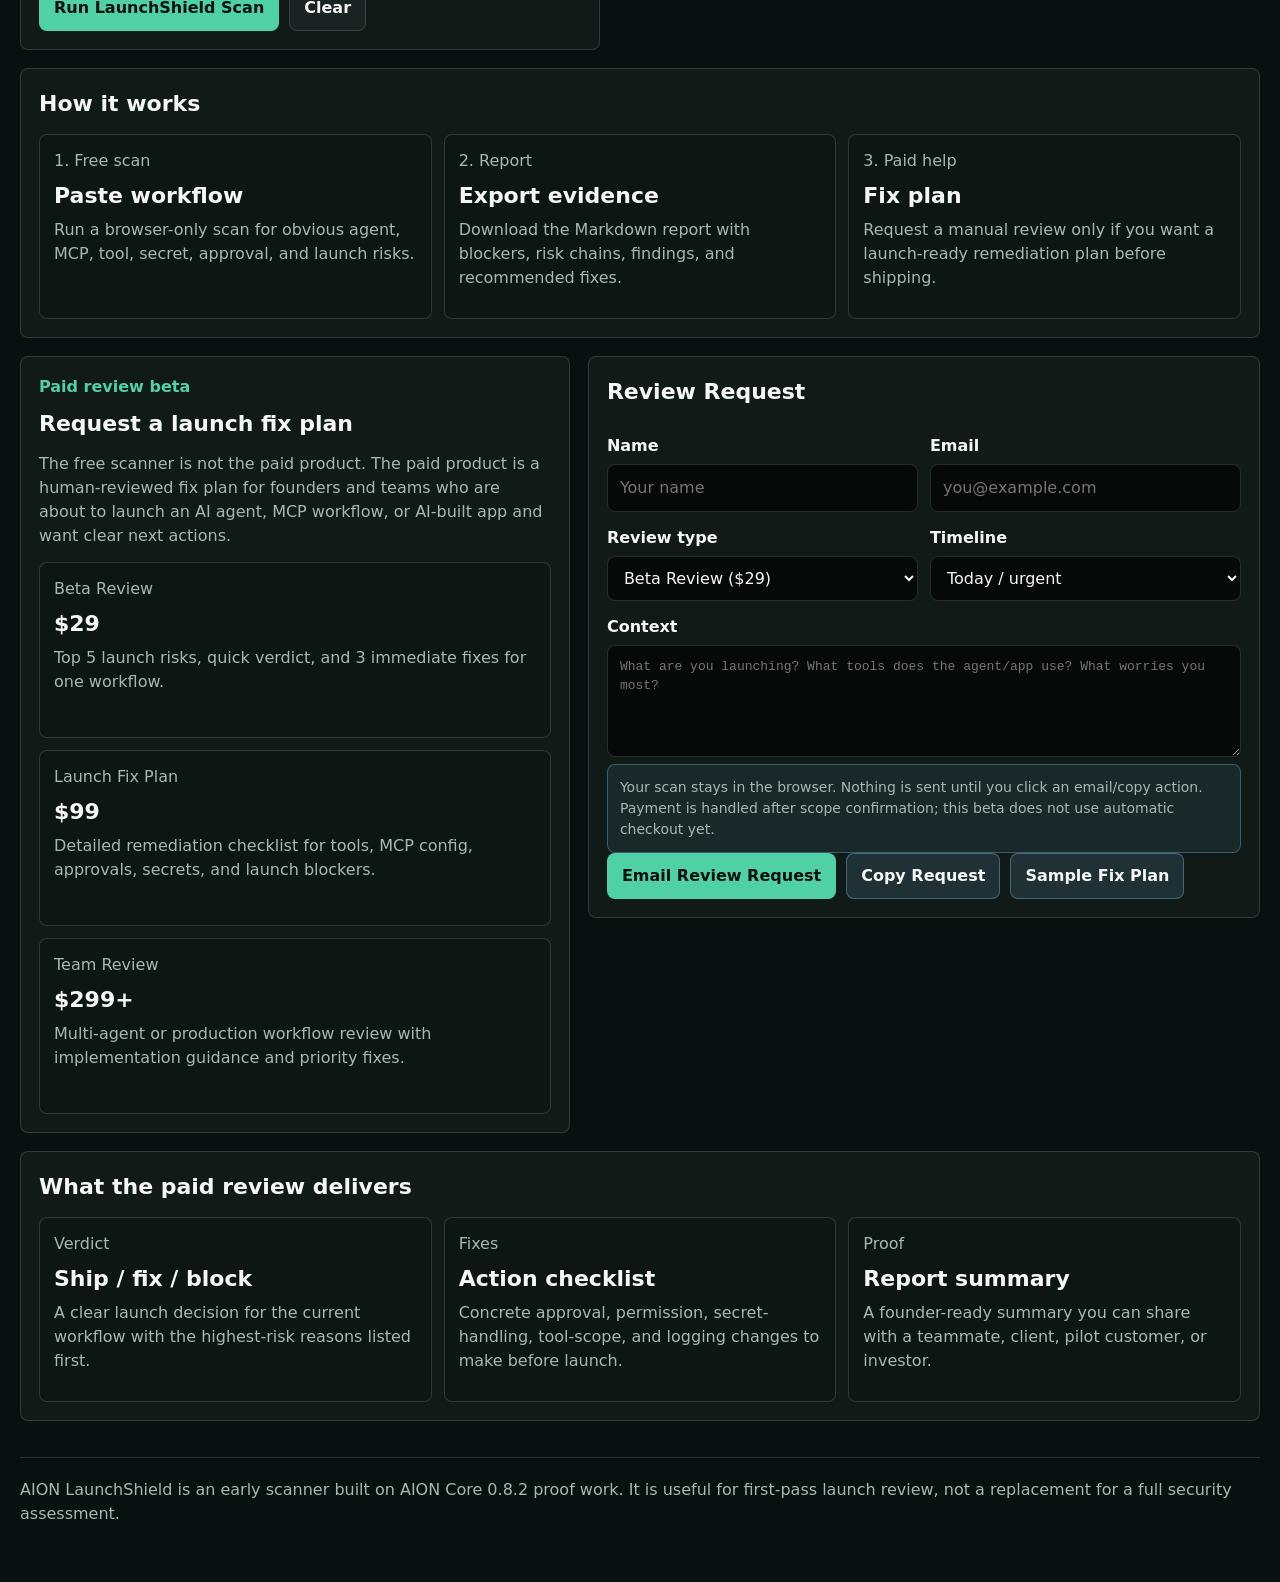
==== commit b53e35f8: "Clarify LaunchShield revenue flow" ====
--- a/docs/launchshield.html
+++ b/docs/launchshield.html
@@ -269,6 +269,7 @@
         <div class="actions">
           <button id="loadAgentSample" class="button secondary" type="button">Load Agent Sample</button>
           <button id="loadAppSample" class="button secondary" type="button">Load AI App Sample</button>
+          <a class="button secondary" href="./launchshield-sample-report.html">View Sample Fix Plan</a>
         </div>
       </div>
       <aside class="panel summary-panel">
@@ -376,30 +377,51 @@
       </section>
     </section>
 
+    <section class="panel" style="margin-top:18px;">
+      <h2>How it works</h2>
+      <div class="pricing">
+        <div class="price">
+          <span class="muted">1. Free scan</span>
+          <strong>Paste workflow</strong>
+          <p>Run a browser-only scan for obvious agent, MCP, tool, secret, approval, and launch risks.</p>
+        </div>
+        <div class="price">
+          <span class="muted">2. Report</span>
+          <strong>Export evidence</strong>
+          <p>Download the Markdown report with blockers, risk chains, findings, and recommended fixes.</p>
+        </div>
+        <div class="price">
+          <span class="muted">3. Paid help</span>
+          <strong>Fix plan</strong>
+          <p>Request a manual review only if you want a launch-ready remediation plan before shipping.</p>
+        </div>
+      </div>
+    </section>
+
     <section class="lead-box">
       <div class="panel">
-        <p class="pill">Revenue path</p>
-        <h2>Request a launch review</h2>
+        <p class="pill">Paid review beta</p>
+        <h2>Request a launch fix plan</h2>
         <p>
-          If the scan finds blockers, send the audit brief for a manual review.
-          The first paid offer is simple: identify what to block, what needs
-          approval, and what can ship safely.
+          The free scanner is not the paid product. The paid product is a
+          human-reviewed fix plan for founders and teams who are about to launch
+          an AI agent, MCP workflow, or AI-built app and want clear next actions.
         </p>
         <div class="pricing" style="grid-template-columns: 1fr; margin-top:12px;">
           <div class="price">
-            <span class="muted">Starter</span>
-            <strong>$49</strong>
-            <p>One workflow review with risk summary and top fixes.</p>
+            <span class="muted">Beta Review</span>
+            <strong>$29</strong>
+            <p>Top 5 launch risks, quick verdict, and 3 immediate fixes for one workflow.</p>
           </div>
           <div class="price">
             <span class="muted">Launch Fix Plan</span>
-            <strong>$199</strong>
-            <p>Detailed remediation plan for tools, MCP config, approvals, and launch blockers.</p>
+            <strong>$99</strong>
+            <p>Detailed remediation checklist for tools, MCP config, approvals, secrets, and launch blockers.</p>
           </div>
           <div class="price">
             <span class="muted">Team Review</span>
-            <strong>$499+</strong>
-            <p>Multi-agent or production workflow review with implementation guidance.</p>
+            <strong>$299+</strong>
+            <p>Multi-agent or production workflow review with implementation guidance and priority fixes.</p>
           </div>
         </div>
       </div>
@@ -420,9 +442,9 @@
           <div>
             <label for="reviewPackage">Review type</label>
             <select id="reviewPackage" name="reviewPackage">
-              <option value="Starter review ($49)">Starter review ($49)</option>
-              <option value="Launch Fix Plan ($199)">Launch Fix Plan ($199)</option>
-              <option value="Team Review ($499+)">Team Review ($499+)</option>
+              <option value="Beta Review ($29)">Beta Review ($29)</option>
+              <option value="Launch Fix Plan ($99)">Launch Fix Plan ($99)</option>
+              <option value="Team Review ($299+)">Team Review ($299+)</option>
             </select>
           </div>
           <div>
@@ -439,32 +461,33 @@
         <textarea id="reviewNotes" name="reviewNotes" placeholder="What are you launching? What tools does the agent/app use? What worries you most?"></textarea>
         <div class="notice">
           Your scan stays in the browser. Nothing is sent until you click an email/copy action.
-          Payment is handled after scope confirmation.
+          Payment is handled after scope confirmation; this beta does not use automatic checkout yet.
         </div>
         <div class="actions">
           <a id="emailReviewRequest" class="button primary" href="mailto:sourabhranjansahoo@gmail.com">Email Review Request</a>
           <button id="copyReviewRequest" class="button secondary" type="button">Copy Request</button>
+          <a class="button secondary" href="./launchshield-sample-report.html">Sample Fix Plan</a>
         </div>
       </form>
     </section>
 
     <section class="panel" style="margin-top:18px;">
-      <h2>Pilot Path</h2>
+      <h2>What the paid review delivers</h2>
       <div class="pricing">
         <div class="price">
-          <span class="muted">Now</span>
-          <strong>Free scan</strong>
-          <p>Use the scanner, export the report, and share feedback on what felt useful or wrong.</p>
+          <span class="muted">Verdict</span>
+          <strong>Ship / fix / block</strong>
+          <p>A clear launch decision for the current workflow with the highest-risk reasons listed first.</p>
         </div>
         <div class="price">
-          <span class="muted">Next</span>
-          <strong>Founder feedback</strong>
-          <p>First real users help shape the rules, examples, and report format before paid plans.</p>
+          <span class="muted">Fixes</span>
+          <strong>Action checklist</strong>
+          <p>Concrete approval, permission, secret-handling, tool-scope, and logging changes to make before launch.</p>
         </div>
         <div class="price">
-          <span class="muted">After proof</span>
-          <strong>Manual review</strong>
-          <p>Paid reviews open after real scans, case studies, and a clearer delivery workflow.</p>
+          <span class="muted">Proof</span>
+          <strong>Report summary</strong>
+          <p>A founder-ready summary you can share with a teammate, client, pilot customer, or investor.</p>
         </div>
       </div>
     </section>
